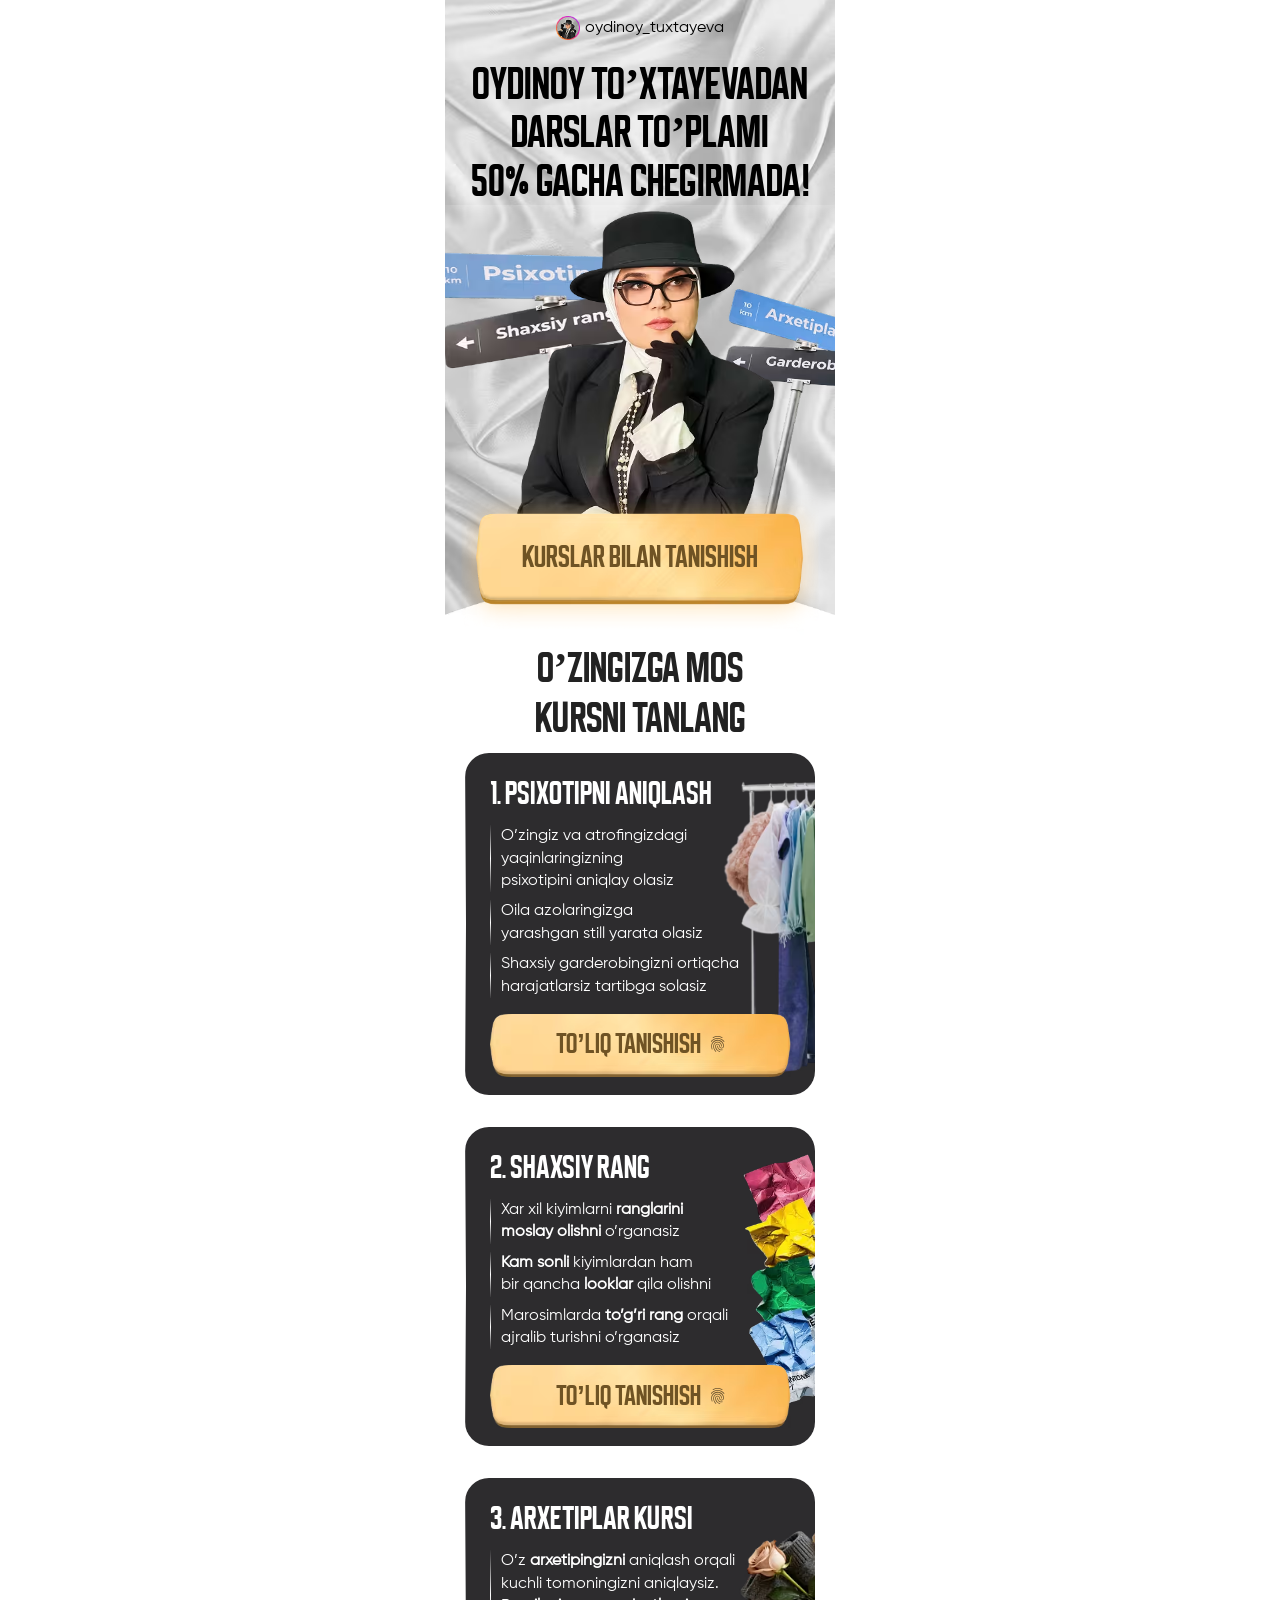
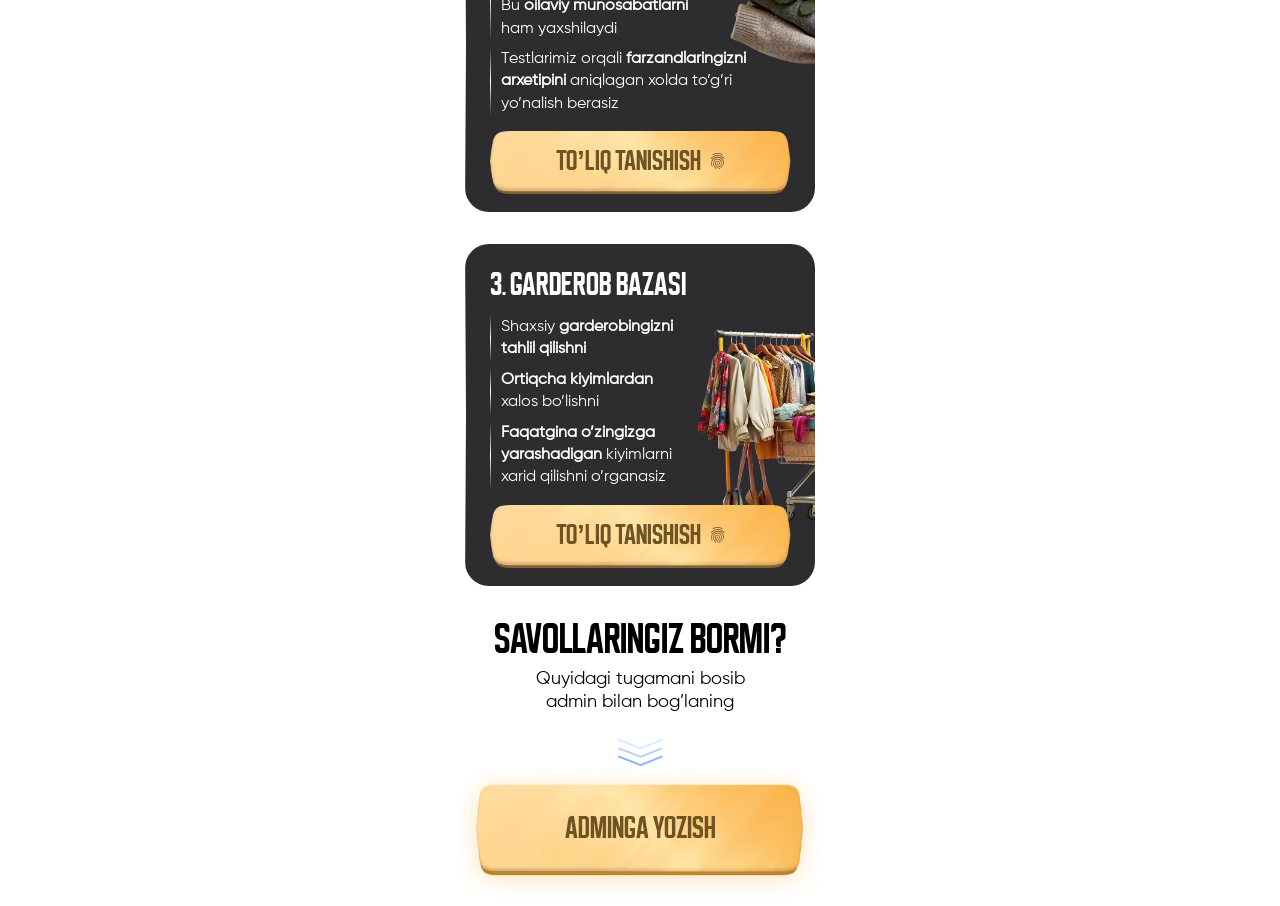
==== a/index.html @ 510becfc "first commit" ====
<!DOCTYPE html>
<html lang="en">
<head>
  <meta charset="UTF-8">
  <meta name="viewport" content="width=device-width, initial-scale=1.0">
  <title>Oydinoy Toxtayeva</title>
  <style>
    *{margin:0;padding:0;box-sizing:border-box}.container{max-width:390px;margin-left:auto;margin-right:auto}.hero{padding-bottom:40px;position:relative}.hero__img{height:auto;position:absolute;top:19%;left:50%;transform:translate(-50%,-20%);z-index:1;max-width:390px;width:100%}.hero__top{padding-top:16px;max-width:168px;width:100%;margin-left:auto;margin-right:auto;display:flex;align-items:center;gap:5px;margin-bottom:20px;position:relative;z-index:11}.hero__top__text{font-family:Gilroy;font-size:16px;line-height:100%;text-align:center;color:#fff;color:#000}.hero__title{font-family:BuyanBold;font-size:clamp(36px, 11vw, 44px);line-height:110.00000000000001%;text-align:center;text-transform:uppercase;background-color:#000 linear;box-shadow:0 4px 10px 0 #FFF3;margin-bottom:4px;position:relative;z-index:11}.hero__inner{position:relative;z-index:11}.hero__inner__row{position:relative;display:flex;justify-content:center;width:100%;overflow:hidden}.left__img{position:absolute;left:-1px;top:-10px;z-index:3}.logo{position:relative;z-index:11;display:flex;margin-left:auto;margin-right:auto;height:auto;width:clamp(256px, 80vw, 296px);transform:translateX(10px)}.right__img{position:absolute;top:50px;right:-33px}.hero__btn{position:absolute;left:50%;bottom:-50px;z-index:11;width:357px;max-width:calc(100vw - 32px);transform:translateX(-50%)}.btn{position:absolute;top:48%;left:50%;z-index:2;width:84%;border:0;background:#fff0;transform:translate(-50%,-56%);font-family:BuyanBold,sans-serif;font-size:clamp(24px, 7vw, 30px);font-weight:700;line-height:1;text-align:center;text-transform:uppercase;color:#6f5324;cursor:pointer}.btn__img{display:block;width:100%;height:auto}.choose{position:relative;padding-top:18px;padding-bottom:40px;padding-left:10px;padding-right:10px}.choose__img{height:auto;position:absolute;top:3%;left:50%;z-index:4;transform:translate(-50%,-20%);max-width:390px;width:100%}.choose__title{font-family:BuyanBold;font-size:clamp(32px, 10vw, 42px);line-height:120%;text-align:center;text-transform:uppercase;color:#222;position:relative;z-index:11}.choose__inner{margin-top:10px;display:flex;align-items:center;flex-direction:column;gap:32px;position:relative;z-index:11}.choose__inner__row{background-color:#2D2C2E;max-width:350px;width:100%;border-left:1px solid;border-image-source:linear-gradient(180deg,#fff0 0%,#FFFFFF 50%,#fff0 100%);border-image-slice:1;padding:24px 0 18px 24px;border-radius:24px;overflow:hidden;margin-left:auto;margin-right:auto}.choose__inner__row__title{font-family:BuyanBold,sans-serif;font-weight:700;font-size:clamp(23px, 10vw, 32px);line-height:100%;text-transform:uppercase;margin-bottom:16px;color:#fff;position:relative}.choose__inner__row__wrapper{display:flex;align-items:center;position:relative}.choose__inner__row__col{display:flex;align-items:start;flex-direction:column;gap:8px}.choose__inner__row__col__text{font-family:'Gilroy',sans-serif;font-size:clamp(13px, 6vw, 16px);line-height:140%;color:#fff;padding-left:10px;border-left:1px solid;border-image-source:linear-gradient(180deg,#fff0 0%,#FFFFFF 50%,#fff0 100%);border-image-slice:1;position:relative;z-index:11}.choose__inner__row__img{height:auto;max-width:315px;width:100%;right:-180px;position:absolute;bottom:-150px}.choose__inner__row__img__2{height:auto;max-width:80px;width:100%;right:-2px;position:absolute;bottom:-80px}.choose__inner__row__img__3{height:auto;max-width:143px;width:100%;right:-20px;position:absolute;bottom:-60px}.choose__inner__row__img__4{height:auto;max-width:143px;width:100%;right:-10px;position:absolute;bottom:-40px}.choose__inner__row__btn{font-family:BuyanBold,sans-serif;font-weight:700;font-size:28px;line-height:100%;margin-top:16px;max-width:300px;width:100%;position:relative;z-index:11;padding:15px 0;border-radius:50px;border:none;background:linear-gradient(270deg,#FFDF67 0%,#FFE7AB 48.56%,#FFDF67 100%);box-shadow:0 2px 0 0 #D6B949;color:#765A31}.choose__wrap{position:relative;z-index:11;width:min(301px, 100%);height:63px;margin-top:16px}.choose__wrap .choose__inner__row__btn{position:absolute;top:48%;left:50%;z-index:2;display:flex;align-items:center;justify-content:center;gap:10px;width:82%;max-width:none;margin-top:0;padding:0;border:0;background:#fff0;box-shadow:none;transform:translate(-50%,-50%);color:#6f5324;white-space:nowrap}.choose__wrap .submit__img{flex:0 0 auto;width:14px;height:16px}.btn__img__1{position:absolute;inset:0;z-index:1;display:block;width:100%;height:100%;object-fit:fill;pointer-events:none}.hero__bottom__inner{margin-top:32px;display:flex;align-items:center;flex-direction:column}.hero__bottom__inner__title{font-family:BuyanBold,sans-serif;font-weight:700;font-size:42px;line-height:100%;text-align:center;text-transform:uppercase;margin-bottom:8px}.hero__bottom__inner__text{font-family:Gilroy;font-weight:400;font-size:18px;line-height:130%;text-align:center;margin-bottom:24px}.arrow{margin-bottom:50px}
  </style>
  <link rel="stylesheet" href="./css/main.css" media="print" onload="this.media='all'" />
  <noscript>
    <link rel="stylesheet" href="./css/main.css" />
  </noscript>
</head>
<body>

  <section class="hero">
    <img src="./images/hero__img.avif" width="390" height="628" loading="lazy" decoding="async" class="hero__img" alt="heroImg">
    <div class="hero__container container">
      <div class="hero__top">
        <img src="./images/header__logo.png" width="24" height="24" loading="lazy" decoding="async" alt="headerLogo">
        <p class="hero__top__text">oydinoy_tuxtayeva</p>
      </div>
      <h2 class="hero__title">Oydinoy to’xtayevadan
      darslar to’plami <br>
      50% gacha chegirmada!</h2>
      <div class="hero__inner">
        <div class="hero__inner__row">
          <img src="./images/left__img.avif" width="290" height="391" loading="lazy" decoding="async" alt="leftImg" class="left__img">
          <img src="./images/logo.avif" width="296" height="375" loading="lazy" decoding="async" alt="logo" class="logo">
          <img src="./images/right__img.avif" width="210" height="316" loading="lazy" decoding="async" alt="leftImg" class="right__img">
        </div>
        <div class="hero__btn">
          <button class="btn registerBtn">kurslar bilan tanishish</button>
          <img src="./images/btn.avif" width="357" height="98" loading="lazy" decoding="async" alt="btn" class="btn__img">
        </div>
      </div>
    </div>
  </section>

  <section class="choose">
    <img src="./images/choose__img.avif" width="391" height="536" loading="lazy" decoding="async" alt="ChooseImg" class="choose__img">
    <div class="choose__container container">
      <h2 class="choose__title">
        O’zingizga mos <br> kursni tanlang
      </h2>
      <div class="choose__inner">
        <div class="choose__inner__row">
          <h2 class="choose__inner__row__title">
            1. Psixotipni aniqlash
          </h2>
          <div class="choose__inner__row__wrapper">
            <div class="choose__inner__row__col">
              <p class="choose__inner__row__col__text">O’zingiz va atrofingizdagi <br> yaqinlaringizning <br>
                psixotipini aniqlay olasiz</p>
              <p class="choose__inner__row__col__text">Oila azolaringizga <br> yarashgan still yarata olasiz</p>
              <p class="choose__inner__row__col__text">Shaxsiy garderobingizni ortiqcha <br> harajatlarsiz tartibga
                solasiz</p>
            </div>
            <img src="./images/choose__img__1.avif" width="200" height="200" loading="lazy" decoding="async"
              alt="ChooseImg" class="choose__inner__row__img">
          </div>
          <div class="choose__wrap">
            <button class="choose__inner__row__btn registerBtn" type="button">to’liq tanishish <img src="./images/submit.svg" width="14" height="16" loading="lazy" decoding="async" alt="submit" class="submit__img"></button>
            <img src="./images/btn__1.avif" width="301" height="63" loading="lazy" decoding="async" class="btn__img__1"
             alt="">
          </div>
        </div>
        <div class="choose__inner__row">
          <h2 class="choose__inner__row__title">
            2. Shaxsiy rang
          </h2>
          <div class="choose__inner__row__wrapper">
            <div class="choose__inner__row__col">
              <p class="choose__inner__row__col__text">Xar xil kiyimlarni <b>ranglarini <br> moslay olishni</b>
                o’rganasiz</p>
              <p class="choose__inner__row__col__text"><b>Kam sonli</b> kiyimlardan ham <br> bir qancha <b>looklar</b>
                qila olishni</p>
              <p class="choose__inner__row__col__text">Marosimlarda <b>to’g’ri rang</b> orqali <br> ajralib turishni
                o’rganasiz</p>
            </div>
            <img src="./images/choose__img__2.avif" width="60" height="119" loading="lazy" decoding="async"
              alt="ChooseImg" class="choose__inner__row__img__2">
          </div>
          <div class="choose__wrap">
            <button class="choose__inner__row__btn registerBtn" type="button">to’liq tanishish <img src="./images/submit.svg"
                width="14" height="16" loading="lazy" decoding="async" alt="submit" class="submit__img"></button>
            <img src="./images/btn__1.avif" width="301" height="63" loading="lazy" decoding="async" class="btn__img__1" alt="">
          </div>
        </div>
        <div class="choose__inner__row">
          <h2 class="choose__inner__row__title">
            3. Arxetiplar kursi
          </h2>
          <div class="choose__inner__row__wrapper">
            <div class="choose__inner__row__col">
              <p class="choose__inner__row__col__text">O’z <b>arxetipingizni</b> aniqlash orqali <br> kuchli
                tomoningizni aniqlaysiz. <br> Bu <b>oilaviy munosabatlarni</b> <br> ham yaxshilaydi</p>
              <p class="choose__inner__row__col__text">Testlarimiz orqali <b>farzandlaringizni <br> arxetipini</b>
                aniqlagan xolda to’g’ri <br> yo’nalish berasiz</p>
            </div>
            <img src="./images/choose__img__3.avif" width="143" height="193" loading="lazy" decoding="async"
              alt="ChooseImg" class="choose__inner__row__img__3">
          </div>
          <div class="choose__wrap">
            <button class="choose__inner__row__btn registerBtn" type="button">to’liq tanishish <img src="./images/submit.svg"
                width="14" height="16" loading="lazy" decoding="async" alt="submit" class="submit__img"></button>
            <img src="./images/btn__1.avif" width="301" height="63" loading="lazy" decoding="async" class="btn__img__1" alt="">
          </div>
        </div>
        <div class="choose__inner__row">
          <h2 class="choose__inner__row__title">
            3. Garderob bazasi
          </h2>
          <div class="choose__inner__row__wrapper">
            <div class="choose__inner__row__col">
              <p class="choose__inner__row__col__text">Shaxsiy <b>garderobingizni <br> tahlil qilishni</b></p>
              <p class="choose__inner__row__col__text"><b>Ortiqcha kiyimlardan</b> <br> xalos bo’lishni</p>
              <p class="choose__inner__row__col__text"><b>Faqatgina o’zingizga <br> yarashadigan</b> kiyimlarni <br>
                xarid qilishni o’rganasiz</p>
            </div>
            <img src="./images/choose__img__4.avif" width="109" height="109" loading="lazy" decoding="async"
              alt="ChooseImg" class="choose__inner__row__img__4">
          </div>
          <div class="choose__wrap">
            <button class="choose__inner__row__btn registerBtn" type="button">to’liq tanishish <img src="./images/submit.svg"
                width="14" height="16" loading="lazy" decoding="async" alt="submit" class="submit__img"></button>
            <img src="./images/btn__1.avif" width="301" height="63" loading="lazy" decoding="async" class="btn__img__1" alt="">
          </div>
        </div>
      </div>
      <div class="hero__bottom__inner">
        <h2 class="hero__bottom__inner__title">savollaringiz bormi?</h2>
        <p class="hero__bottom__inner__text">Quyidagi tugamani bosib <br> admin bilan bog’laning</p>
        <img src="./images/arrow.svg" width="47" height="27" loading="lazy" decoding="async" alt="arrow" class="arrow">
        <div class="hero__btn">
          <button class="btn registerBtn" type="button">Adminga yozish</button>
          <img src="./images/btn.avif" width="343" height="120" loading="lazy" decoding="async" alt="btn"
            class="btn__img">
        </div>
      </div>
    </div>
  </section>
  
  <div id="registrationModal" class="homeModal" style="display: none">
    <div class="homeModalOverlay"></div>
    <div class="homeFormContainer">
      <button class="closeButton" id="closeModalBtn">
        <svg xmlns="http://www.w3.org/2000/svg" width="16" height="16" viewBox="0 0 12 12" fill="none">
          <path d="M1 11L11 1M1 1.00001L11 11" stroke="currentColor" stroke-width="1.5" stroke-linecap="round" />
        </svg>
      </button>
      <div class="homeFormTop">
        <h1 class="homeFormTopTitle">
          Ro'yxatdan o'tish uchun <br> ma'lumotlaringizni kiriting!
        </h1>
      </div>
      <form id="registrationForm" name="contact-form">
        <div class="HomeFormRow">
          <label class="HomeFormRowLabel" for="name">Ismingiz:</label>
          <input class="HomeFormRowInput" type="text" id="name" name="name" placeholder="Ismingizni kiriting"
            autocomplete="name" />
          <p class="homeFormErrorText" id="nameError" style="display: none">❌ Ismingizni kiriting!</p>
        </div>
  
        <div class="HomeFormRow">
          <label class="HomeFormRowLabel" for="phone">Telefon raqamingiz:</label>
          <div class="phone-input-container">
            <button type="button" class="selected-country" id="selectedCountry">
              <div id="selectedCountryFlag" style="display: flex; align-items: center;"></div>
              <svg id="dropdownIcon" xmlns="http://www.w3.org/2000/svg" width="16" height="16" viewBox="0 0 24 24"
                fill="none" stroke="currentColor" stroke-width="2" stroke-linecap="round" stroke-linejoin="round">
                <polyline points="6 9 12 15 18 9"></polyline>
              </svg>
              <span class="selected-code" id="selectedCountryCodeText">+998</span>
            </button>
            <div class="country-dropdown" id="countryDropdown" style="display:none"></div>
            <div class="phone-field" style="flex: 1;">
              <input class="HomeFormRowInput phone-input" type="tel" id="phone" name="phone" inputmode="numeric"
                placeholder="88 888 88 88" autocomplete="tel"
                style="border: none; background-color: transparent; padding-left: 5px; width: 100%;" />
            </div>
          </div>
          <p class="homeFormErrorText" id="phoneError" style="display:none">❌ Telefon raqam mos emas!</p>
        </div>
  
        <button type="submit" class="HomeFormBtn" id="submitBtn">DAVOM ETISH</button>
      </form>
    </div>
  </div>
  
  <script defer src="/js/phoneFormatter.js"></script>
  <script defer src="/js/app.js"></script>
  
</body>
</html>
---- a/css/main.css ----
@font-face {
  font-family: BuyanRegular;
  src: url(../fonts/BuyanRegular-PKZRE.woff2);
  font-display: swap;
}

@font-face {
  font-family: BuyanBold;
  src: url(../fonts/BuyanBold-d95e7.woff2);
  font-display: swap;
}

@font-face {
  font-family: Italiano;
  src: url(../fonts/Italianno-Regular.woff2);
  font-display: swap;
}

@font-face {
  font-family: Gilroy;
  src: url(../fonts/Gilroy-Regular.woff2);
  font-display: swap;
}


.homeModal,.homeModalOverlay{position:fixed;top:0;height:100vh;width:100%;left:0}.homeModal{z-index:30;justify-content:center;align-items:center;display:flex}.homeModalOverlay{background-color:rgb(0 0 0 / .3);backdrop-filter:blur(5px)}.homeFormContainer{position:fixed;z-index:30;background-color:#fff;color:#000;border-radius:8px;padding:20px 40px 40px;width:100%;max-width:520px;box-shadow:0 4px 12px rgb(0 0 0 / .1);margin:0 20px;top:50%;left:50%;transform:translate(-50%,-50%)}.homeFormTop{display:flex;justify-content:space-between}.homeFormTopTitle{font-family:Inter,sans-serif;font-size:clamp(21px, 6.6vw, 24px);margin:0 0 20px;color:#000;font-weight:600;text-align:center;margin-left:auto;margin-right:auto}.closeButton{background:0 0;border:none;cursor:pointer;padding:4px;justify-content:center;align-items:center;display:flex;position:absolute;top:20px;right:20px;color:#000}.homeFormErrorText{color:#e53e3e;margin-bottom:12px;font-size:14px;font-family:system-ui,-apple-system,sans-serif;padding-top:5px;padding-bottom:5px}.HomeFormRowInput,.HomeFormRowLabel{font-family:system-ui,-apple-system,sans-serif;font-size:18px}.HomeFormRow{margin-bottom:20px}.HomeFormRowLabel{display:block;margin-bottom:6px;color:#000}.HomeFormRowInput{width:100%;padding:10px 16px;border:1px solid #c9c9c9;min-height:48px;background-color:#f3f7f8;border-radius:6px;font-weight:400;outline:0;height:50px;transition:border-color .2s}.HomeFormRowInput:focus{border-color:#FB0}.HomeFormRowInput::placeholder{color:#aaa}.HomeFormBtn{font-family:sans-serif;height:60px;width:100%;cursor:pointer;border-radius:10px;background:#FB0;transition:.3s;font-weight:700;font-size:28px;color:#fff;text-transform:uppercase;border:none;position:relative;display:flex;align-items:center;justify-content:center}.phone-input-container{display:flex;align-items:center;position:relative;border:1px solid #c9c9c9;background-color:#fff0;border-radius:6px}.selected-code{display:flex;margin-left:10px}.selected-country{display:flex;align-items:center;padding:10px;padding-right:0;border-radius:6px;cursor:pointer;min-height:50px;font-family:sans-serif;font-size:18px;font-weight:400;min-width:max-content;border:none;background-color:#fff0}.country-dropdown{position:absolute;top:110%;left:0;width:100%;background-color:#fff;border:1px solid #c9c9c9;border-radius:6px;box-shadow:0 4px 12px rgb(0 0 0 / .1);z-index:40;max-height:200px;overflow-y:auto}.country-option{display:flex;justify-content:space-between;align-items:center;padding:10px;cursor:pointer}.country-option:hover{background-color:#f3f7f8}.country-option.selected{background-color:#e6f0fa}@media screen and (max-width:768px){.homeFormContainer{max-width:100%;padding:80px 20px 20px;margin:0;border-radius:6px;height:100vh}.homeFormTopTitle{text-align:center;max-width:408px;margin-left:auto;margin-right:auto;font-weight:700;margin-bottom:15px}.homeFormTop{flex-direction:column;align-items:flex-start}.closeButton{width:100%;height:50px;background-color:#000;color:#fff;padding-right:20px;top:0;left:0;justify-content:end}.homeFormErrorText{font-size:12px;margin-bottom:8px}.HomeFormRowLabel{margin-bottom:6px}.HomeFormRowInput{padding:0 12px;min-height:40px;background-color:#fff0}.HomeFormRowInput::placeholder{color:#a3a3a3}.HomeFormBtn{font-size:18px;font-weight:700;margin-top:24px}}@media screen and (max-width:480px){.homeFormContainer{max-width:100%;padding:80px 20px 20px;margin:0;border-radius:6px;height:100vh}.homeFormTopTitle{text-align:center;margin:0 auto 15px}.homeFormErrorText{font-size:12px;margin-bottom:8px}.HomeFormRowLabel{margin-bottom:6px}.HomeFormRowInput{padding:0 12px;min-height:40px;background-color:#fff0;border-radius:10px}.HomeFormRowInput::placeholder{color:#a3a3a3}.HomeFormBtn{font-size:16px;padding:10px 0;margin-top:24px;height:50px}}.homeModal,.homeModalOverlay{position:fixed;top:0;height:100vh;width:100%;left:0}.homeModal{z-index:30;justify-content:center;align-items:center;display:flex}.homeModalOverlay{background-color:rgb(0 0 0 /.3);backdrop-filter:blur(5px)}.homeFormContainer{position:relative;z-index:30;background-color:#fff;color:#000;border-radius:8px;padding:20px 40px 40px;width:100%;max-width:520px;box-shadow:0 4px 12px rgb(0 0 0 / .1);margin:0 20px;position:fixed;top:50%;left:50%;transform:translate(-50%,-50%)}.homeFormTop{display:flex;justify-content:space-between}.homeFormTopTitle{font-family:Inter,sans-serif;font-size:clamp(21px, 6.6vw, 24px);margin:0 0 20px;color:#000;font-weight:600;text-align:center;margin-left:auto;margin-right:auto}.closeButton{background:0 0;border:none;cursor:pointer;padding:4px;justify-content:center;align-items:center;display:flex;position:absolute;top:20px;right:20px;color:#000}.homeFormErrorText{color:#e53e3e;margin-bottom:12px;font-size:14px;font-family:system-ui,-apple-system,BlinkMacSystemFont,"Segoe UI",sans-serif;padding-top:5px;padding-bottom:5px}.HomeFormRowInput,.HomeFormRowLabel{font-family:system-ui,-apple-system,BlinkMacSystemFont,"Segoe UI",sans-serif;font-size:18px}.HomeFormRow{margin-bottom:20px}.HomeFormRowLabel{display:block;margin-bottom:6px;color:#000}.HomeFormRowInput{width:100%;padding:10px 16px;border:1px solid #c9c9c9;min-height:48px;background-color:#f3f7f8;border-radius:6px;font-weight:400;outline:0;height:50px;transition:border-color 0.2s}.HomeFormRowInput:focus{border-color:#e71f1f}.HomeFormRowInput::placeholder{color:#aaa}.HomeFormBtn{font-family:sans-serif;height:60px;width:100%;cursor:pointer;border-radius:10px;background:linear-gradient(90deg,#FFDF67 0%,#FFE7AB 51.92%,#FFDF67 100%);transition:0.3s;font-weight:700;font-size:28px;color:#fff;text-transform:uppercase;border:none;position:relative;display:flex;align-items:center;justify-content:center}.phone-input-container{display:flex;align-items:center;position:relative;border:1px solid #c9c9c9;background-color:#fff0;border-radius:6px}.phone-input-container:focus{border-color:#e71f1f}.selected-code{display:flex;margin-left:10px}.country-selector{position:relative;margin-right:10px}.selected-country{display:flex;align-items:center;padding:10px;padding-right:0;border-radius:6px;cursor:pointer;min-height:50px;font-family:sans-serif!important;font-size:18px;font-weight:400!important;min-width:max-content;border:none;background-color:#fff0}.country-dropdown{position:absolute;top:110%;left:0;width:100%;background-color:#fff;border:1px solid #c9c9c9;border-radius:6px;box-shadow:0 4px 12px rgb(0 0 0 / .1);z-index:40;max-height:200px;overflow-y:auto;font-family:sans-serif!important;font-weight:400!important}.country-option{display:flex;justify-content:space-between;align-items:center;padding:10px;cursor:pointer;font-family:sans-serif;font-weight:400!important}.country-option:hover{background-color:#f3f7f8}.country-option.selected{background-color:#e6f0fa}@media screen and (max-width:768px){.homeFormContainer{max-width:100%;padding:80px 20px 20px;margin:0;border-radius:6px;height:100vh}.homeFormTopTitle{text-align:center;max-width:408px;margin-left:auto;margin-right:auto;font-weight:700;margin-bottom:15px}.homeFormTop{flex-direction:column;align-items:flex-start}.closeButton{width:100%;height:50px;background-color:#000;color:#fff;padding-right:20px;top:0;left:0;justify-content:end}.homeFormErrorText{font-size:12px;margin-bottom:8px}.HomeFormRowLabel{margin-bottom:6px}.HomeFormRowInput{padding:0 12px;min-height:40px;background-color:#fff0}.HomeFormRowInput::placeholder{color:#a3a3a3}.HomeFormBtn{font-size:18px;font-weight:700;margin-top:24px}}@media screen and (max-width:480px){.homeFormContainer{max-width:100%;padding:80px 20px 20px;margin:0;border-radius:6px;height:100vh}.homeFormTopTitle{text-align:center;margin:0 auto 15px}.homeFormErrorText{font-size:12px;margin-bottom:8px}.HomeFormRowLabel{margin-bottom:6px}.HomeFormRowInput{padding:0 12px;min-height:40px;background-color:#fff0;border-radius:10px}.HomeFormRowInput::placeholder{color:#a3a3a3}.HomeFormBtn{font-size:16px;padding:10px 0;margin-top:24px;height:50px}}
---- a/css/main.css ----
@font-face {
  font-family: BuyanRegular;
  src: url(../fonts/BuyanRegular-PKZRE.woff2);
  font-display: swap;
}

@font-face {
  font-family: BuyanBold;
  src: url(../fonts/BuyanBold-d95e7.woff2);
  font-display: swap;
}

@font-face {
  font-family: Italiano;
  src: url(../fonts/Italianno-Regular.woff2);
  font-display: swap;
}

@font-face {
  font-family: Gilroy;
  src: url(../fonts/Gilroy-Regular.woff2);
  font-display: swap;
}


.homeModal,.homeModalOverlay{position:fixed;top:0;height:100vh;width:100%;left:0}.homeModal{z-index:30;justify-content:center;align-items:center;display:flex}.homeModalOverlay{background-color:rgb(0 0 0 / .3);backdrop-filter:blur(5px)}.homeFormContainer{position:fixed;z-index:30;background-color:#fff;color:#000;border-radius:8px;padding:20px 40px 40px;width:100%;max-width:520px;box-shadow:0 4px 12px rgb(0 0 0 / .1);margin:0 20px;top:50%;left:50%;transform:translate(-50%,-50%)}.homeFormTop{display:flex;justify-content:space-between}.homeFormTopTitle{font-family:Inter,sans-serif;font-size:clamp(21px, 6.6vw, 24px);margin:0 0 20px;color:#000;font-weight:600;text-align:center;margin-left:auto;margin-right:auto}.closeButton{background:0 0;border:none;cursor:pointer;padding:4px;justify-content:center;align-items:center;display:flex;position:absolute;top:20px;right:20px;color:#000}.homeFormErrorText{color:#e53e3e;margin-bottom:12px;font-size:14px;font-family:system-ui,-apple-system,sans-serif;padding-top:5px;padding-bottom:5px}.HomeFormRowInput,.HomeFormRowLabel{font-family:system-ui,-apple-system,sans-serif;font-size:18px}.HomeFormRow{margin-bottom:20px}.HomeFormRowLabel{display:block;margin-bottom:6px;color:#000}.HomeFormRowInput{width:100%;padding:10px 16px;border:1px solid #c9c9c9;min-height:48px;background-color:#f3f7f8;border-radius:6px;font-weight:400;outline:0;height:50px;transition:border-color .2s}.HomeFormRowInput:focus{border-color:#FB0}.HomeFormRowInput::placeholder{color:#aaa}.HomeFormBtn{font-family:sans-serif;height:60px;width:100%;cursor:pointer;border-radius:10px;background:#FB0;transition:.3s;font-weight:700;font-size:28px;color:#fff;text-transform:uppercase;border:none;position:relative;display:flex;align-items:center;justify-content:center}.phone-input-container{display:flex;align-items:center;position:relative;border:1px solid #c9c9c9;background-color:#fff0;border-radius:6px}.selected-code{display:flex;margin-left:10px}.selected-country{display:flex;align-items:center;padding:10px;padding-right:0;border-radius:6px;cursor:pointer;min-height:50px;font-family:sans-serif;font-size:18px;font-weight:400;min-width:max-content;border:none;background-color:#fff0}.country-dropdown{position:absolute;top:110%;left:0;width:100%;background-color:#fff;border:1px solid #c9c9c9;border-radius:6px;box-shadow:0 4px 12px rgb(0 0 0 / .1);z-index:40;max-height:200px;overflow-y:auto}.country-option{display:flex;justify-content:space-between;align-items:center;padding:10px;cursor:pointer}.country-option:hover{background-color:#f3f7f8}.country-option.selected{background-color:#e6f0fa}@media screen and (max-width:768px){.homeFormContainer{max-width:100%;padding:80px 20px 20px;margin:0;border-radius:6px;height:100vh}.homeFormTopTitle{text-align:center;max-width:408px;margin-left:auto;margin-right:auto;font-weight:700;margin-bottom:15px}.homeFormTop{flex-direction:column;align-items:flex-start}.closeButton{width:100%;height:50px;background-color:#000;color:#fff;padding-right:20px;top:0;left:0;justify-content:end}.homeFormErrorText{font-size:12px;margin-bottom:8px}.HomeFormRowLabel{margin-bottom:6px}.HomeFormRowInput{padding:0 12px;min-height:40px;background-color:#fff0}.HomeFormRowInput::placeholder{color:#a3a3a3}.HomeFormBtn{font-size:18px;font-weight:700;margin-top:24px}}@media screen and (max-width:480px){.homeFormContainer{max-width:100%;padding:80px 20px 20px;margin:0;border-radius:6px;height:100vh}.homeFormTopTitle{text-align:center;margin:0 auto 15px}.homeFormErrorText{font-size:12px;margin-bottom:8px}.HomeFormRowLabel{margin-bottom:6px}.HomeFormRowInput{padding:0 12px;min-height:40px;background-color:#fff0;border-radius:10px}.HomeFormRowInput::placeholder{color:#a3a3a3}.HomeFormBtn{font-size:16px;padding:10px 0;margin-top:24px;height:50px}}.homeModal,.homeModalOverlay{position:fixed;top:0;height:100vh;width:100%;left:0}.homeModal{z-index:30;justify-content:center;align-items:center;display:flex}.homeModalOverlay{background-color:rgb(0 0 0 /.3);backdrop-filter:blur(5px)}.homeFormContainer{position:relative;z-index:30;background-color:#fff;color:#000;border-radius:8px;padding:20px 40px 40px;width:100%;max-width:520px;box-shadow:0 4px 12px rgb(0 0 0 / .1);margin:0 20px;position:fixed;top:50%;left:50%;transform:translate(-50%,-50%)}.homeFormTop{display:flex;justify-content:space-between}.homeFormTopTitle{font-family:Inter,sans-serif;font-size:clamp(21px, 6.6vw, 24px);margin:0 0 20px;color:#000;font-weight:600;text-align:center;margin-left:auto;margin-right:auto}.closeButton{background:0 0;border:none;cursor:pointer;padding:4px;justify-content:center;align-items:center;display:flex;position:absolute;top:20px;right:20px;color:#000}.homeFormErrorText{color:#e53e3e;margin-bottom:12px;font-size:14px;font-family:system-ui,-apple-system,BlinkMacSystemFont,"Segoe UI",sans-serif;padding-top:5px;padding-bottom:5px}.HomeFormRowInput,.HomeFormRowLabel{font-family:system-ui,-apple-system,BlinkMacSystemFont,"Segoe UI",sans-serif;font-size:18px}.HomeFormRow{margin-bottom:20px}.HomeFormRowLabel{display:block;margin-bottom:6px;color:#000}.HomeFormRowInput{width:100%;padding:10px 16px;border:1px solid #c9c9c9;min-height:48px;background-color:#f3f7f8;border-radius:6px;font-weight:400;outline:0;height:50px;transition:border-color 0.2s}.HomeFormRowInput:focus{border-color:#e71f1f}.HomeFormRowInput::placeholder{color:#aaa}.HomeFormBtn{font-family:sans-serif;height:60px;width:100%;cursor:pointer;border-radius:10px;background:linear-gradient(90deg,#FFDF67 0%,#FFE7AB 51.92%,#FFDF67 100%);transition:0.3s;font-weight:700;font-size:28px;color:#fff;text-transform:uppercase;border:none;position:relative;display:flex;align-items:center;justify-content:center}.phone-input-container{display:flex;align-items:center;position:relative;border:1px solid #c9c9c9;background-color:#fff0;border-radius:6px}.phone-input-container:focus{border-color:#e71f1f}.selected-code{display:flex;margin-left:10px}.country-selector{position:relative;margin-right:10px}.selected-country{display:flex;align-items:center;padding:10px;padding-right:0;border-radius:6px;cursor:pointer;min-height:50px;font-family:sans-serif!important;font-size:18px;font-weight:400!important;min-width:max-content;border:none;background-color:#fff0}.country-dropdown{position:absolute;top:110%;left:0;width:100%;background-color:#fff;border:1px solid #c9c9c9;border-radius:6px;box-shadow:0 4px 12px rgb(0 0 0 / .1);z-index:40;max-height:200px;overflow-y:auto;font-family:sans-serif!important;font-weight:400!important}.country-option{display:flex;justify-content:space-between;align-items:center;padding:10px;cursor:pointer;font-family:sans-serif;font-weight:400!important}.country-option:hover{background-color:#f3f7f8}.country-option.selected{background-color:#e6f0fa}@media screen and (max-width:768px){.homeFormContainer{max-width:100%;padding:80px 20px 20px;margin:0;border-radius:6px;height:100vh}.homeFormTopTitle{text-align:center;max-width:408px;margin-left:auto;margin-right:auto;font-weight:700;margin-bottom:15px}.homeFormTop{flex-direction:column;align-items:flex-start}.closeButton{width:100%;height:50px;background-color:#000;color:#fff;padding-right:20px;top:0;left:0;justify-content:end}.homeFormErrorText{font-size:12px;margin-bottom:8px}.HomeFormRowLabel{margin-bottom:6px}.HomeFormRowInput{padding:0 12px;min-height:40px;background-color:#fff0}.HomeFormRowInput::placeholder{color:#a3a3a3}.HomeFormBtn{font-size:18px;font-weight:700;margin-top:24px}}@media screen and (max-width:480px){.homeFormContainer{max-width:100%;padding:80px 20px 20px;margin:0;border-radius:6px;height:100vh}.homeFormTopTitle{text-align:center;margin:0 auto 15px}.homeFormErrorText{font-size:12px;margin-bottom:8px}.HomeFormRowLabel{margin-bottom:6px}.HomeFormRowInput{padding:0 12px;min-height:40px;background-color:#fff0;border-radius:10px}.HomeFormRowInput::placeholder{color:#a3a3a3}.HomeFormBtn{font-size:16px;padding:10px 0;margin-top:24px;height:50px}}
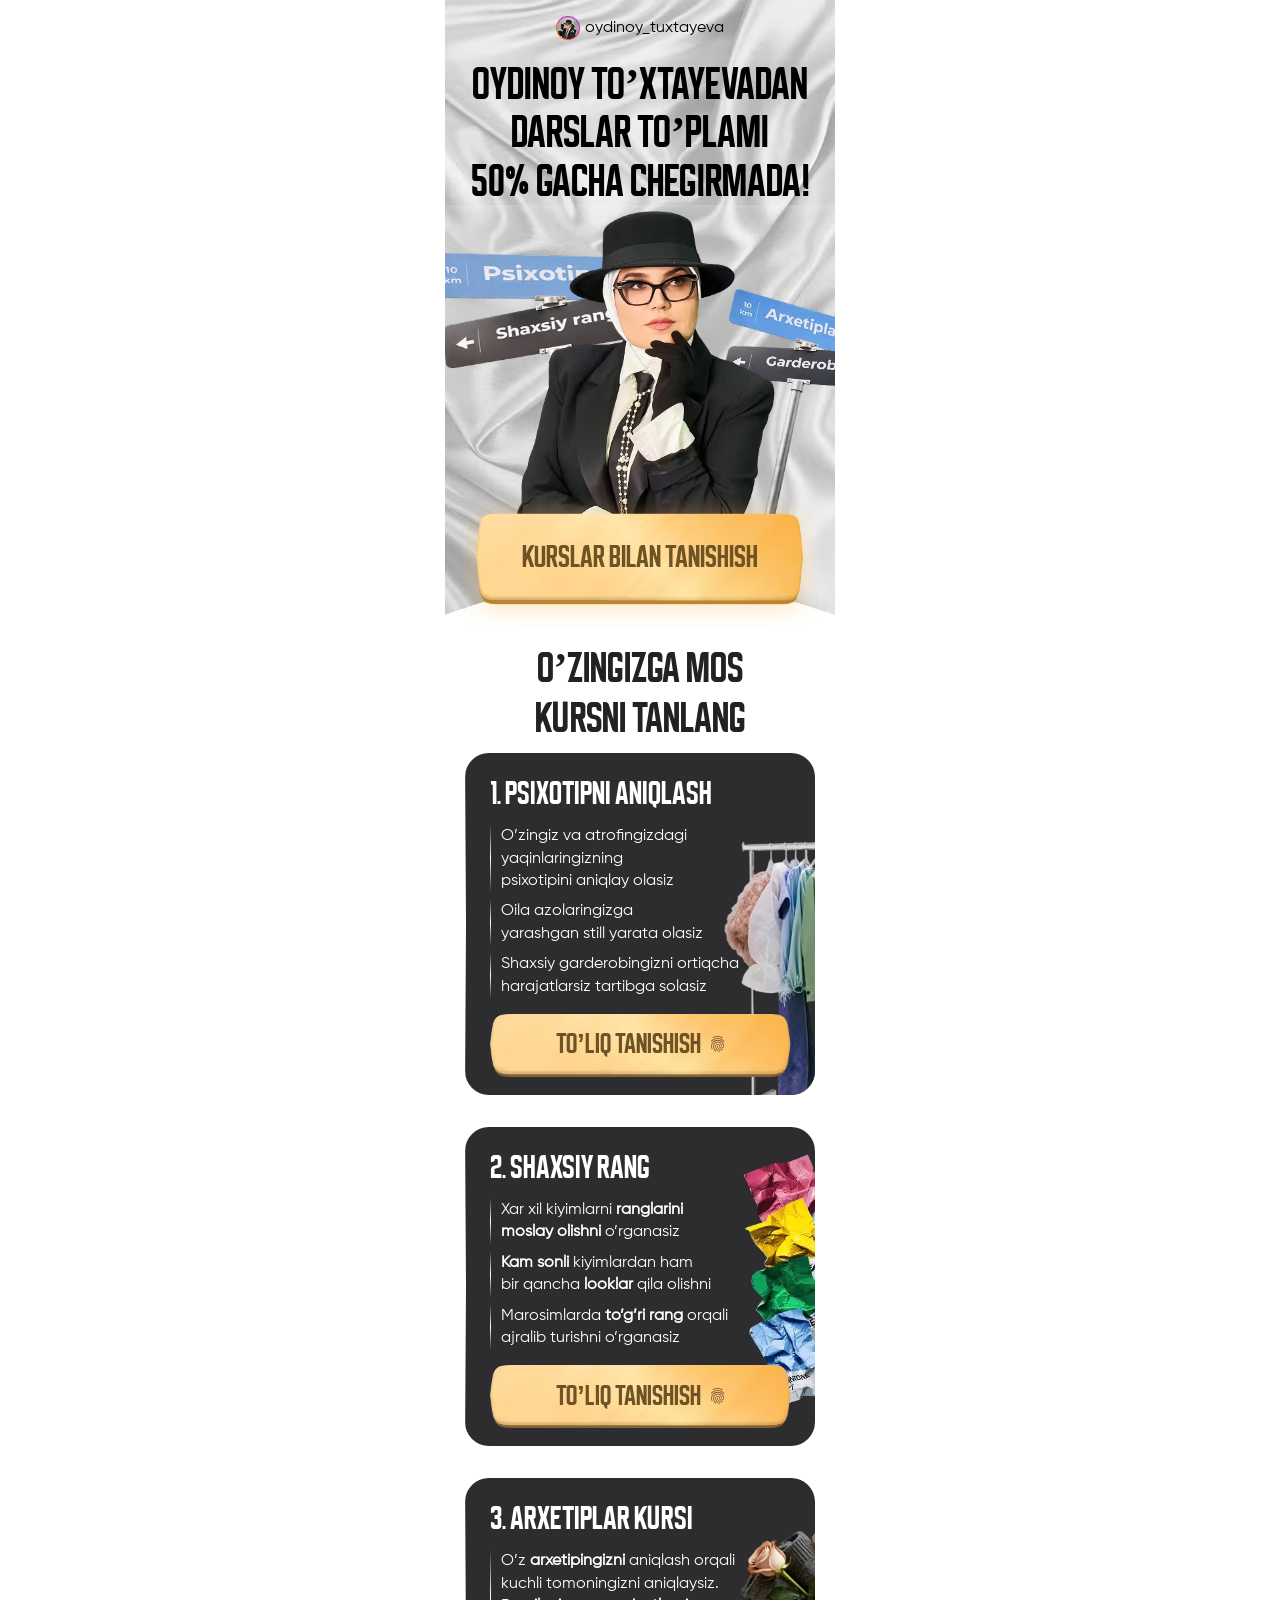
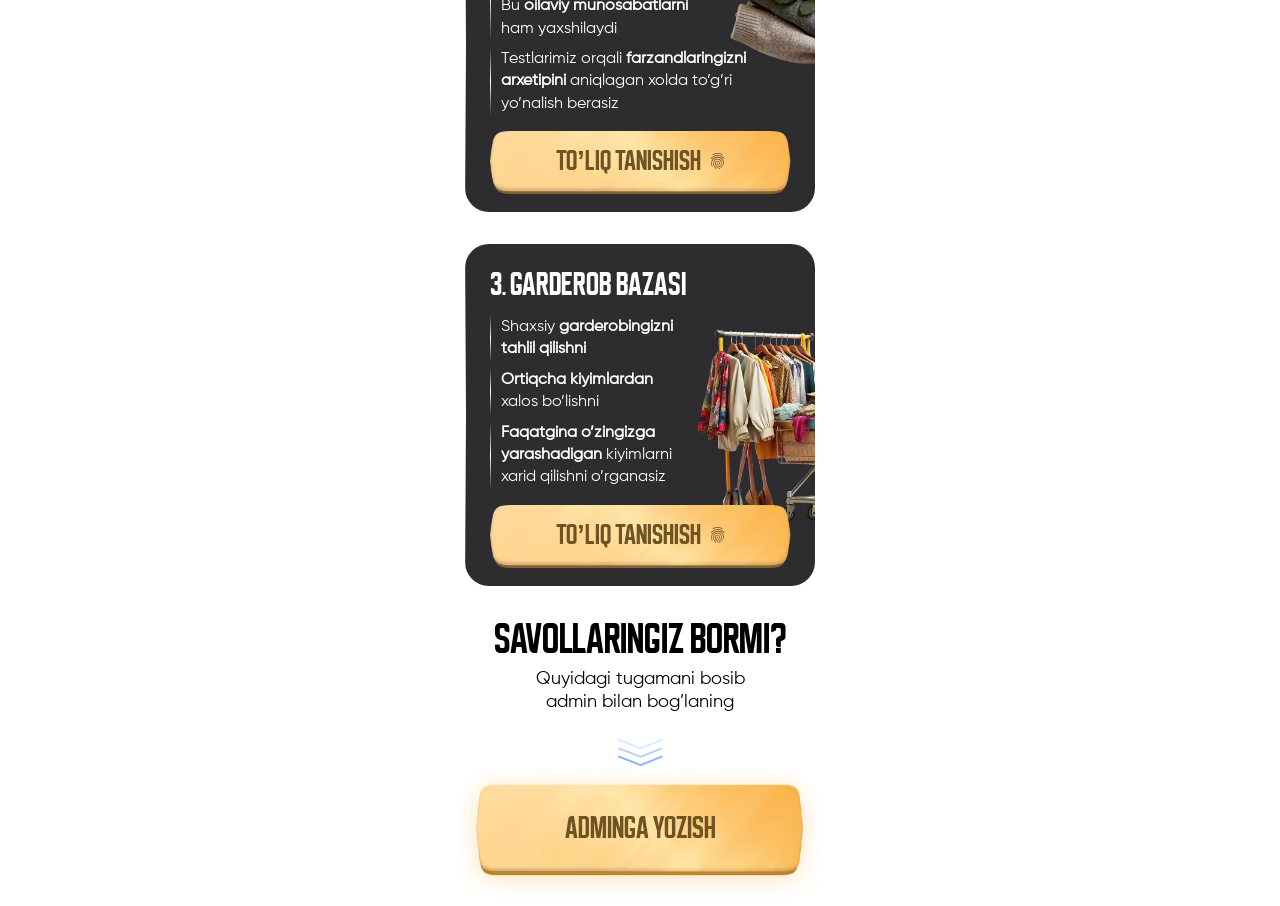
==== commit f8b737f4: "addd" ====
--- a/a/index.html
+++ b/a/index.html
@@ -1,5 +1,5 @@
 <!DOCTYPE html>
-<html lang="en">
+<html lang="uz">
 <head>
   <meta charset="UTF-8">
   <meta name="viewport" content="width=device-width, initial-scale=1.0">
@@ -15,131 +15,131 @@
 <body>
 
   <section class="hero">
-    <img src="./images/hero__img.avif" width="390" height="628" loading="lazy" decoding="async" class="hero__img" alt="heroImg">
-    <div class="hero__container container">
-      <div class="hero__top">
-        <img src="./images/header__logo.png" width="24" height="24" loading="lazy" decoding="async" alt="headerLogo">
-        <p class="hero__top__text">oydinoy_tuxtayeva</p>
-      </div>
-      <h2 class="hero__title">Oydinoy to’xtayevadan
-      darslar to’plami <br>
-      50% gacha chegirmada!</h2>
-      <div class="hero__inner">
-        <div class="hero__inner__row">
-          <img src="./images/left__img.avif" width="290" height="391" loading="lazy" decoding="async" alt="leftImg" class="left__img">
-          <img src="./images/logo.avif" width="296" height="375" loading="lazy" decoding="async" alt="logo" class="logo">
-          <img src="./images/right__img.avif" width="210" height="316" loading="lazy" decoding="async" alt="leftImg" class="right__img">
+      <img src="./images/hero__img.avif" width="390" height="628" loading="lazy" decoding="async" class="hero__img" alt="heroImg">
+      <div class="hero__container container">
+        <div class="hero__top">
+          <img src="./images/header__logo.png" width="24" height="24" loading="lazy" decoding="async" alt="headerLogo">
+          <p class="hero__top__text">oydinoy_tuxtayeva</p>
         </div>
-        <div class="hero__btn">
-          <button class="btn registerBtn">kurslar bilan tanishish</button>
-          <img src="./images/btn.avif" width="357" height="98" loading="lazy" decoding="async" alt="btn" class="btn__img">
-        </div>
-      </div>
-    </div>
-  </section>
-
-  <section class="choose">
-    <img src="./images/choose__img.avif" width="391" height="536" loading="lazy" decoding="async" alt="ChooseImg" class="choose__img">
-    <div class="choose__container container">
-      <h2 class="choose__title">
-        O’zingizga mos <br> kursni tanlang
-      </h2>
-      <div class="choose__inner">
-        <div class="choose__inner__row">
-          <h2 class="choose__inner__row__title">
-            1. Psixotipni aniqlash
-          </h2>
-          <div class="choose__inner__row__wrapper">
-            <div class="choose__inner__row__col">
-              <p class="choose__inner__row__col__text">O’zingiz va atrofingizdagi <br> yaqinlaringizning <br>
-                psixotipini aniqlay olasiz</p>
-              <p class="choose__inner__row__col__text">Oila azolaringizga <br> yarashgan still yarata olasiz</p>
-              <p class="choose__inner__row__col__text">Shaxsiy garderobingizni ortiqcha <br> harajatlarsiz tartibga
-                solasiz</p>
-            </div>
-            <img src="./images/choose__img__1.avif" width="200" height="200" loading="lazy" decoding="async"
-              alt="ChooseImg" class="choose__inner__row__img">
+        <h2 class="hero__title">Oydinoy to’xtayevadan
+        darslar to’plami <br>
+        50% gacha chegirmada!</h2>
+        <div class="hero__inner">
+          <div class="hero__inner__row">
+            <img src="./images/left__img.avif" width="290" height="391" loading="lazy" decoding="async" alt="leftImg" class="left__img">
+            <img src="./images/logo.avif" width="296" height="375" fetchpriority="high" decoding="async" alt="logo" class="logo">
+            <img src="./images/right__img.avif" width="210" height="316" loading="lazy" decoding="async" alt="leftImg" class="right__img">
           </div>
-          <div class="choose__wrap">
-            <button class="choose__inner__row__btn registerBtn" type="button">to’liq tanishish <img src="./images/submit.svg" width="14" height="16" loading="lazy" decoding="async" alt="submit" class="submit__img"></button>
-            <img src="./images/btn__1.avif" width="301" height="63" loading="lazy" decoding="async" class="btn__img__1"
-             alt="">
-          </div>
-        </div>
-        <div class="choose__inner__row">
-          <h2 class="choose__inner__row__title">
-            2. Shaxsiy rang
-          </h2>
-          <div class="choose__inner__row__wrapper">
-            <div class="choose__inner__row__col">
-              <p class="choose__inner__row__col__text">Xar xil kiyimlarni <b>ranglarini <br> moslay olishni</b>
-                o’rganasiz</p>
-              <p class="choose__inner__row__col__text"><b>Kam sonli</b> kiyimlardan ham <br> bir qancha <b>looklar</b>
-                qila olishni</p>
-              <p class="choose__inner__row__col__text">Marosimlarda <b>to’g’ri rang</b> orqali <br> ajralib turishni
-                o’rganasiz</p>
-            </div>
-            <img src="./images/choose__img__2.avif" width="60" height="119" loading="lazy" decoding="async"
-              alt="ChooseImg" class="choose__inner__row__img__2">
-          </div>
-          <div class="choose__wrap">
-            <button class="choose__inner__row__btn registerBtn" type="button">to’liq tanishish <img src="./images/submit.svg"
-                width="14" height="16" loading="lazy" decoding="async" alt="submit" class="submit__img"></button>
-            <img src="./images/btn__1.avif" width="301" height="63" loading="lazy" decoding="async" class="btn__img__1" alt="">
-          </div>
-        </div>
-        <div class="choose__inner__row">
-          <h2 class="choose__inner__row__title">
-            3. Arxetiplar kursi
-          </h2>
-          <div class="choose__inner__row__wrapper">
-            <div class="choose__inner__row__col">
-              <p class="choose__inner__row__col__text">O’z <b>arxetipingizni</b> aniqlash orqali <br> kuchli
-                tomoningizni aniqlaysiz. <br> Bu <b>oilaviy munosabatlarni</b> <br> ham yaxshilaydi</p>
-              <p class="choose__inner__row__col__text">Testlarimiz orqali <b>farzandlaringizni <br> arxetipini</b>
-                aniqlagan xolda to’g’ri <br> yo’nalish berasiz</p>
-            </div>
-            <img src="./images/choose__img__3.avif" width="143" height="193" loading="lazy" decoding="async"
-              alt="ChooseImg" class="choose__inner__row__img__3">
-          </div>
-          <div class="choose__wrap">
-            <button class="choose__inner__row__btn registerBtn" type="button">to’liq tanishish <img src="./images/submit.svg"
-                width="14" height="16" loading="lazy" decoding="async" alt="submit" class="submit__img"></button>
-            <img src="./images/btn__1.avif" width="301" height="63" loading="lazy" decoding="async" class="btn__img__1" alt="">
-          </div>
-        </div>
-        <div class="choose__inner__row">
-          <h2 class="choose__inner__row__title">
-            3. Garderob bazasi
-          </h2>
-          <div class="choose__inner__row__wrapper">
-            <div class="choose__inner__row__col">
-              <p class="choose__inner__row__col__text">Shaxsiy <b>garderobingizni <br> tahlil qilishni</b></p>
-              <p class="choose__inner__row__col__text"><b>Ortiqcha kiyimlardan</b> <br> xalos bo’lishni</p>
-              <p class="choose__inner__row__col__text"><b>Faqatgina o’zingizga <br> yarashadigan</b> kiyimlarni <br>
-                xarid qilishni o’rganasiz</p>
-            </div>
-            <img src="./images/choose__img__4.avif" width="109" height="109" loading="lazy" decoding="async"
-              alt="ChooseImg" class="choose__inner__row__img__4">
-          </div>
-          <div class="choose__wrap">
-            <button class="choose__inner__row__btn registerBtn" type="button">to’liq tanishish <img src="./images/submit.svg"
-                width="14" height="16" loading="lazy" decoding="async" alt="submit" class="submit__img"></button>
-            <img src="./images/btn__1.avif" width="301" height="63" loading="lazy" decoding="async" class="btn__img__1" alt="">
+          <div class="hero__btn">
+            <button class="btn registerBtn">kurslar bilan tanishish</button>
+            <img src="./images/btn.avif" width="357" height="98" loading="lazy" decoding="async" alt="btn" class="btn__img">
           </div>
         </div>
       </div>
-      <div class="hero__bottom__inner">
-        <h2 class="hero__bottom__inner__title">savollaringiz bormi?</h2>
-        <p class="hero__bottom__inner__text">Quyidagi tugamani bosib <br> admin bilan bog’laning</p>
-        <img src="./images/arrow.svg" width="47" height="27" loading="lazy" decoding="async" alt="arrow" class="arrow">
-        <div class="hero__btn">
-          <button class="btn registerBtn" type="button">Adminga yozish</button>
-          <img src="./images/btn.avif" width="343" height="120" loading="lazy" decoding="async" alt="btn"
-            class="btn__img">
+  </section>
+  
+  <section class="choose">
+      <img src="./images/choose__img.avif" width="391" height="536" loading="lazy" decoding="async" alt="ChooseImg" class="choose__img">
+      <div class="choose__container container">
+        <h2 class="choose__title">
+          O’zingizga mos <br> kursni tanlang
+        </h2>
+        <div class="choose__inner">
+          <div class="choose__inner__row">
+            <h2 class="choose__inner__row__title">
+              1. Psixotipni aniqlash
+            </h2>
+            <div class="choose__inner__row__wrapper">
+              <div class="choose__inner__row__col">
+                <p class="choose__inner__row__col__text">O’zingiz va atrofingizdagi <br> yaqinlaringizning <br>
+                  psixotipini aniqlay olasiz</p>
+                <p class="choose__inner__row__col__text">Oila azolaringizga <br> yarashgan still yarata olasiz</p>
+                <p class="choose__inner__row__col__text">Shaxsiy garderobingizni ortiqcha <br> harajatlarsiz tartibga
+                  solasiz</p>
+              </div>
+              <img src="./images/choose__img__1.avif" width="200" height="200" loading="lazy" decoding="async"
+                alt="ChooseImg" class="choose__inner__row__img">
+            </div>
+            <div class="choose__wrap">
+              <button class="choose__inner__row__btn registerBtn" type="button">to’liq tanishish <img src="./images/submit.svg" width="14" height="16" loading="lazy" decoding="async" alt="submit" class="submit__img"></button>
+              <img src="./images/btn__1.avif" width="301" height="63" loading="lazy" decoding="async" class="btn__img__1"
+               alt="">
+            </div>
+          </div>
+          <div class="choose__inner__row">
+            <h2 class="choose__inner__row__title">
+              2. Shaxsiy rang
+            </h2>
+            <div class="choose__inner__row__wrapper">
+              <div class="choose__inner__row__col">
+                <p class="choose__inner__row__col__text">Xar xil kiyimlarni <b>ranglarini <br> moslay olishni</b>
+                  o’rganasiz</p>
+                <p class="choose__inner__row__col__text"><b>Kam sonli</b> kiyimlardan ham <br> bir qancha <b>looklar</b>
+                  qila olishni</p>
+                <p class="choose__inner__row__col__text">Marosimlarda <b>to’g’ri rang</b> orqali <br> ajralib turishni
+                  o’rganasiz</p>
+              </div>
+              <img src="./images/choose__img__2.avif" width="60" height="119" loading="lazy" decoding="async"
+                alt="ChooseImg" class="choose__inner__row__img__2">
+            </div>
+            <div class="choose__wrap">
+              <button class="choose__inner__row__btn registerBtn" type="button">to’liq tanishish <img src="./images/submit.svg"
+                  width="14" height="16" loading="lazy" decoding="async" alt="submit" class="submit__img"></button>
+              <img src="./images/btn__1.avif" width="301" height="63" loading="lazy" decoding="async" class="btn__img__1" alt="">
+            </div>
+          </div>
+          <div class="choose__inner__row">
+            <h2 class="choose__inner__row__title">
+              3. Arxetiplar kursi
+            </h2>
+            <div class="choose__inner__row__wrapper">
+              <div class="choose__inner__row__col">
+                <p class="choose__inner__row__col__text">O’z <b>arxetipingizni</b> aniqlash orqali <br> kuchli
+                  tomoningizni aniqlaysiz. <br> Bu <b>oilaviy munosabatlarni</b> <br> ham yaxshilaydi</p>
+                <p class="choose__inner__row__col__text">Testlarimiz orqali <b>farzandlaringizni <br> arxetipini</b>
+                  aniqlagan xolda to’g’ri <br> yo’nalish berasiz</p>
+              </div>
+              <img src="./images/choose__img__3.avif" width="143" height="193" loading="lazy" decoding="async"
+                alt="ChooseImg" class="choose__inner__row__img__3">
+            </div>
+            <div class="choose__wrap">
+              <button class="choose__inner__row__btn registerBtn" type="button">to’liq tanishish <img src="./images/submit.svg"
+                  width="14" height="16" loading="lazy" decoding="async" alt="submit" class="submit__img"></button>
+              <img src="./images/btn__1.avif" width="301" height="63" loading="lazy" decoding="async" class="btn__img__1" alt="">
+            </div>
+          </div>
+          <div class="choose__inner__row">
+            <h2 class="choose__inner__row__title">
+              3. Garderob bazasi
+            </h2>
+            <div class="choose__inner__row__wrapper">
+              <div class="choose__inner__row__col">
+                <p class="choose__inner__row__col__text">Shaxsiy <b>garderobingizni <br> tahlil qilishni</b></p>
+                <p class="choose__inner__row__col__text"><b>Ortiqcha kiyimlardan</b> <br> xalos bo’lishni</p>
+                <p class="choose__inner__row__col__text"><b>Faqatgina o’zingizga <br> yarashadigan</b> kiyimlarni <br>
+                  xarid qilishni o’rganasiz</p>
+              </div>
+              <img src="./images/choose__img__4.avif" width="109" height="109" loading="lazy" decoding="async"
+                alt="ChooseImg" class="choose__inner__row__img__4">
+            </div>
+            <div class="choose__wrap">
+              <button class="choose__inner__row__btn registerBtn" type="button">to’liq tanishish <img src="./images/submit.svg"
+                  width="14" height="16" loading="lazy" decoding="async" alt="submit" class="submit__img"></button>
+              <img src="./images/btn__1.avif" width="301" height="63" loading="lazy" decoding="async" class="btn__img__1" alt="">
+            </div>
+          </div>
+        </div>
+        <div class="hero__bottom__inner">
+          <h2 class="hero__bottom__inner__title">savollaringiz bormi?</h2>
+          <p class="hero__bottom__inner__text">Quyidagi tugamani bosib <br> admin bilan bog’laning</p>
+          <img src="./images/arrow.svg" width="47" height="27" loading="lazy" decoding="async" alt="arrow" class="arrow">
+          <div class="hero__btn">
+            <button class="btn registerBtn" type="button">Adminga yozish</button>
+            <img src="./images/btn.avif" width="343" height="120" loading="lazy" decoding="async" alt="btn"
+              class="btn__img">
+          </div>
         </div>
       </div>
-    </div>
   </section>
   
   <div id="registrationModal" class="homeModal" style="display: none">
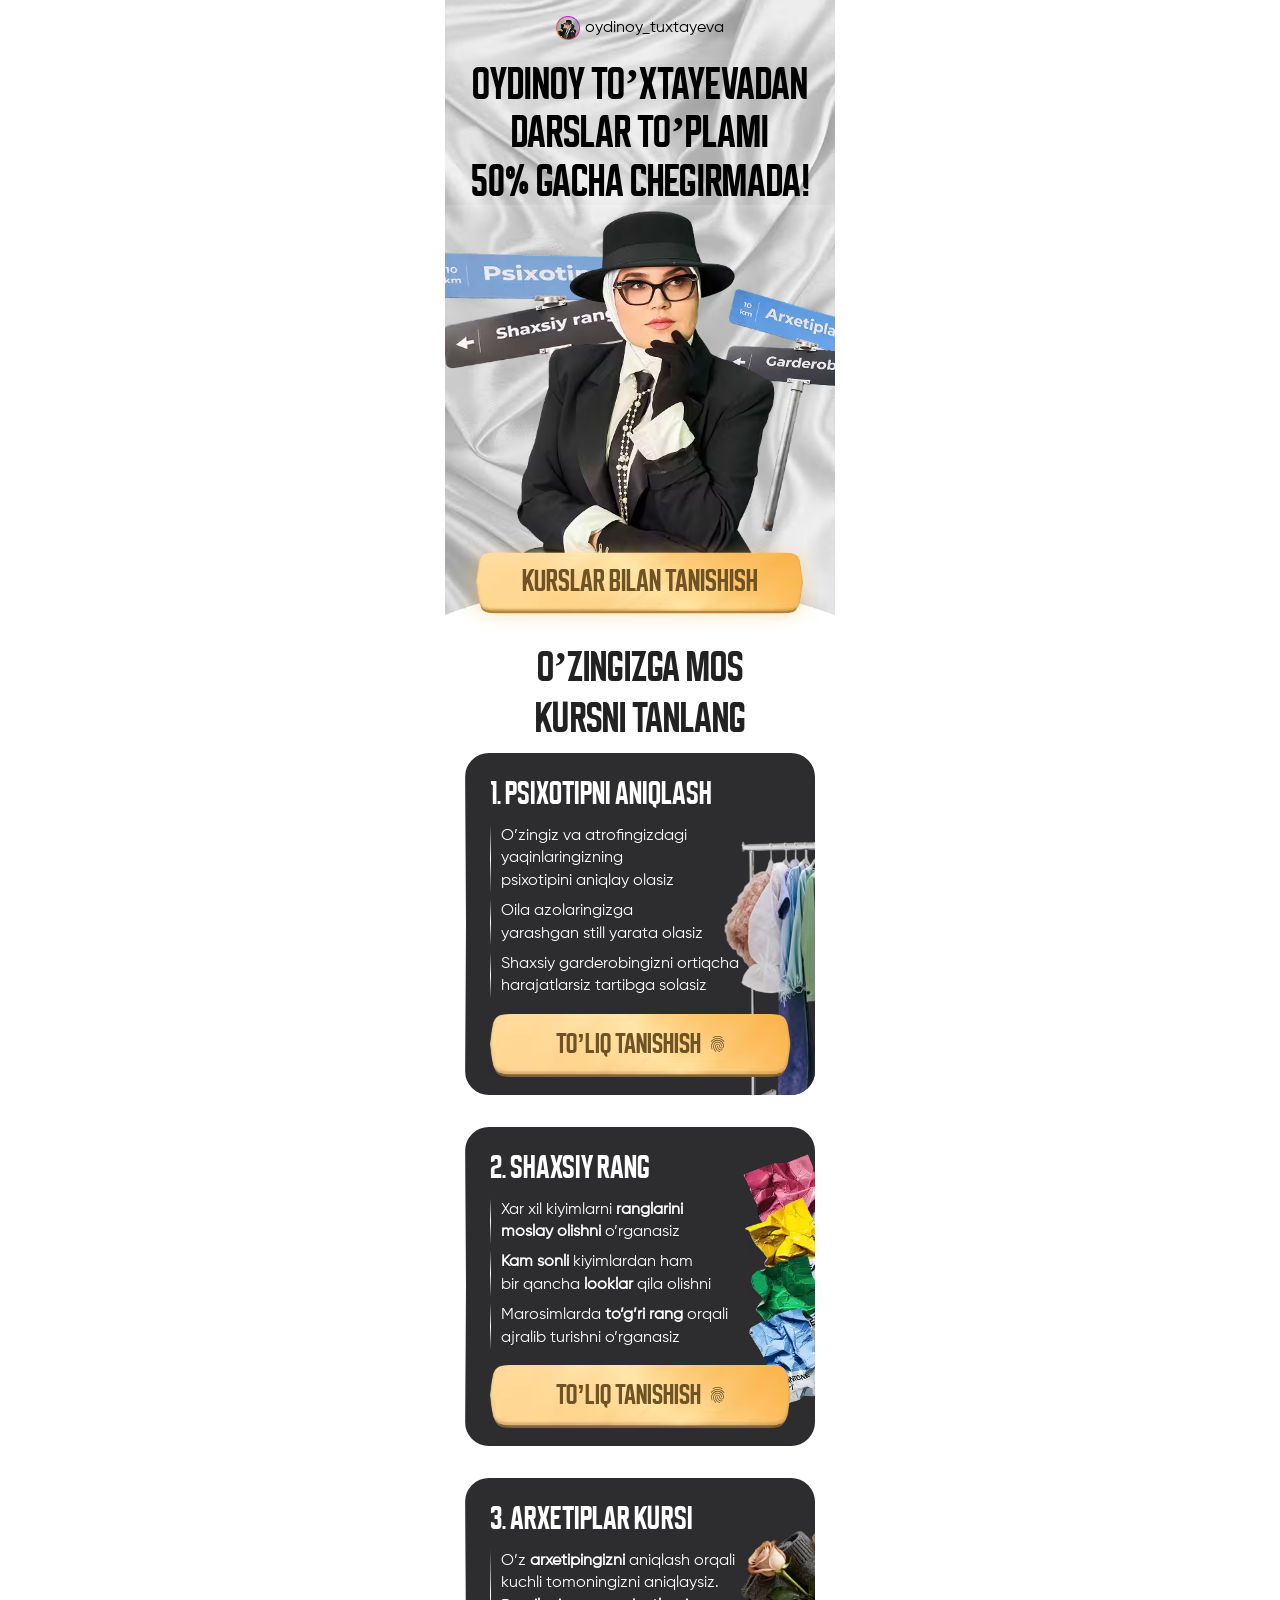
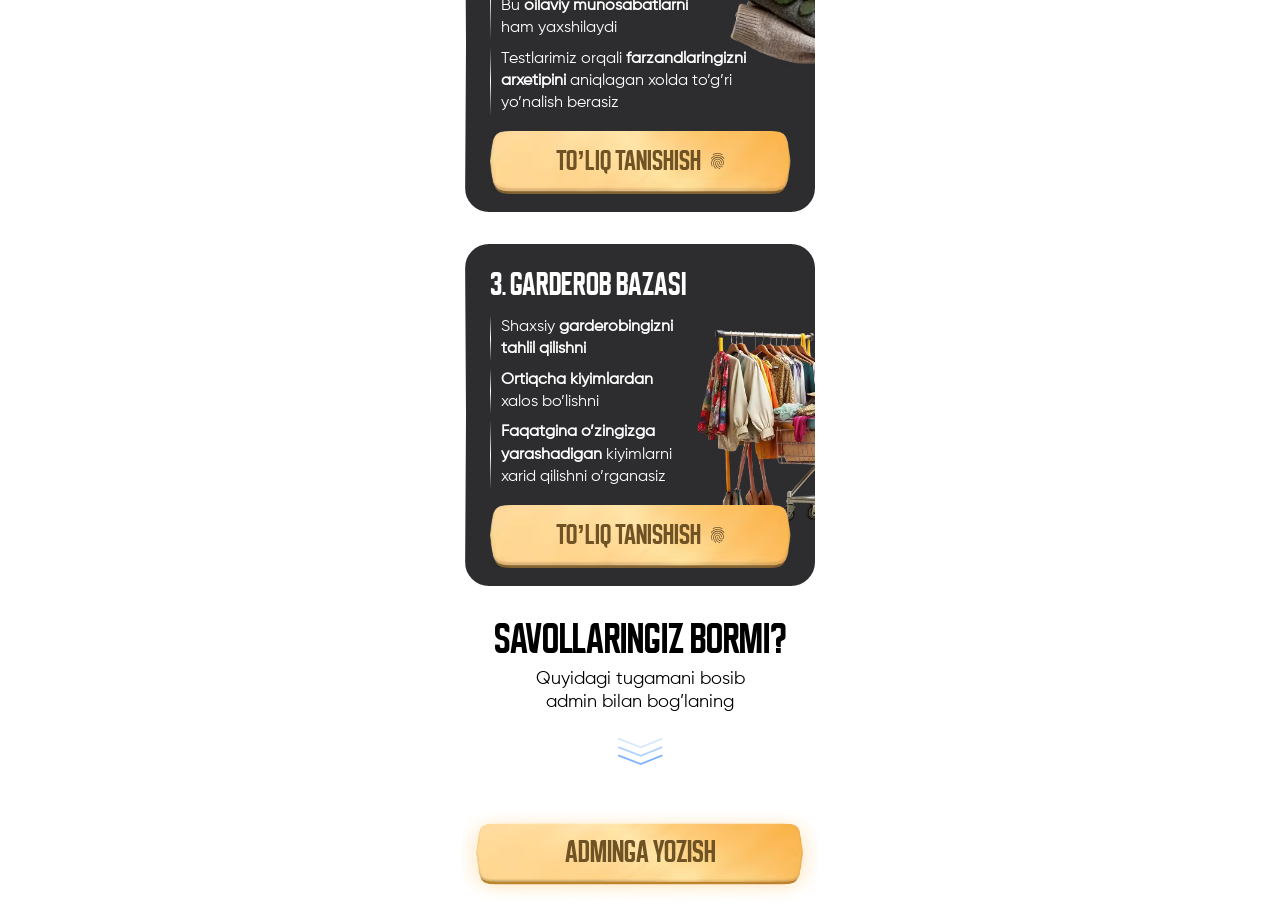
==== commit e2733309: "add" ====
--- a/a/index.html
+++ b/a/index.html
@@ -4,8 +4,12 @@
   <meta charset="UTF-8">
   <meta name="viewport" content="width=device-width, initial-scale=1.0">
   <title>Oydinoy Toxtayeva</title>
+  <link rel="preload" href="./fonts/BuyanBold-d95e7.woff2" as="font" type="font/woff2" crossorigin>
+  <link rel="preload" href="./fonts/Gilroy-Regular.woff2" as="font" type="font/woff2" crossorigin>
+  <link rel="preload" href="./images/hero__img.avif" as="image" type="image/avif" fetchpriority="high">
+  <link rel="preload" href="./images/logo.avif" as="image" type="image/avif" fetchpriority="high">
   <style>
-    *{margin:0;padding:0;box-sizing:border-box}.container{max-width:390px;margin-left:auto;margin-right:auto}.hero{padding-bottom:40px;position:relative}.hero__img{height:auto;position:absolute;top:19%;left:50%;transform:translate(-50%,-20%);z-index:1;max-width:390px;width:100%}.hero__top{padding-top:16px;max-width:168px;width:100%;margin-left:auto;margin-right:auto;display:flex;align-items:center;gap:5px;margin-bottom:20px;position:relative;z-index:11}.hero__top__text{font-family:Gilroy;font-size:16px;line-height:100%;text-align:center;color:#fff;color:#000}.hero__title{font-family:BuyanBold;font-size:clamp(36px, 11vw, 44px);line-height:110.00000000000001%;text-align:center;text-transform:uppercase;background-color:#000 linear;box-shadow:0 4px 10px 0 #FFF3;margin-bottom:4px;position:relative;z-index:11}.hero__inner{position:relative;z-index:11}.hero__inner__row{position:relative;display:flex;justify-content:center;width:100%;overflow:hidden}.left__img{position:absolute;left:-1px;top:-10px;z-index:3}.logo{position:relative;z-index:11;display:flex;margin-left:auto;margin-right:auto;height:auto;width:clamp(256px, 80vw, 296px);transform:translateX(10px)}.right__img{position:absolute;top:50px;right:-33px}.hero__btn{position:absolute;left:50%;bottom:-50px;z-index:11;width:357px;max-width:calc(100vw - 32px);transform:translateX(-50%)}.btn{position:absolute;top:48%;left:50%;z-index:2;width:84%;border:0;background:#fff0;transform:translate(-50%,-56%);font-family:BuyanBold,sans-serif;font-size:clamp(24px, 7vw, 30px);font-weight:700;line-height:1;text-align:center;text-transform:uppercase;color:#6f5324;cursor:pointer}.btn__img{display:block;width:100%;height:auto}.choose{position:relative;padding-top:18px;padding-bottom:40px;padding-left:10px;padding-right:10px}.choose__img{height:auto;position:absolute;top:3%;left:50%;z-index:4;transform:translate(-50%,-20%);max-width:390px;width:100%}.choose__title{font-family:BuyanBold;font-size:clamp(32px, 10vw, 42px);line-height:120%;text-align:center;text-transform:uppercase;color:#222;position:relative;z-index:11}.choose__inner{margin-top:10px;display:flex;align-items:center;flex-direction:column;gap:32px;position:relative;z-index:11}.choose__inner__row{background-color:#2D2C2E;max-width:350px;width:100%;border-left:1px solid;border-image-source:linear-gradient(180deg,#fff0 0%,#FFFFFF 50%,#fff0 100%);border-image-slice:1;padding:24px 0 18px 24px;border-radius:24px;overflow:hidden;margin-left:auto;margin-right:auto}.choose__inner__row__title{font-family:BuyanBold,sans-serif;font-weight:700;font-size:clamp(23px, 10vw, 32px);line-height:100%;text-transform:uppercase;margin-bottom:16px;color:#fff;position:relative}.choose__inner__row__wrapper{display:flex;align-items:center;position:relative}.choose__inner__row__col{display:flex;align-items:start;flex-direction:column;gap:8px}.choose__inner__row__col__text{font-family:'Gilroy',sans-serif;font-size:clamp(13px, 6vw, 16px);line-height:140%;color:#fff;padding-left:10px;border-left:1px solid;border-image-source:linear-gradient(180deg,#fff0 0%,#FFFFFF 50%,#fff0 100%);border-image-slice:1;position:relative;z-index:11}.choose__inner__row__img{height:auto;max-width:315px;width:100%;right:-180px;position:absolute;bottom:-150px}.choose__inner__row__img__2{height:auto;max-width:80px;width:100%;right:-2px;position:absolute;bottom:-80px}.choose__inner__row__img__3{height:auto;max-width:143px;width:100%;right:-20px;position:absolute;bottom:-60px}.choose__inner__row__img__4{height:auto;max-width:143px;width:100%;right:-10px;position:absolute;bottom:-40px}.choose__inner__row__btn{font-family:BuyanBold,sans-serif;font-weight:700;font-size:28px;line-height:100%;margin-top:16px;max-width:300px;width:100%;position:relative;z-index:11;padding:15px 0;border-radius:50px;border:none;background:linear-gradient(270deg,#FFDF67 0%,#FFE7AB 48.56%,#FFDF67 100%);box-shadow:0 2px 0 0 #D6B949;color:#765A31}.choose__wrap{position:relative;z-index:11;width:min(301px, 100%);height:63px;margin-top:16px}.choose__wrap .choose__inner__row__btn{position:absolute;top:48%;left:50%;z-index:2;display:flex;align-items:center;justify-content:center;gap:10px;width:82%;max-width:none;margin-top:0;padding:0;border:0;background:#fff0;box-shadow:none;transform:translate(-50%,-50%);color:#6f5324;white-space:nowrap}.choose__wrap .submit__img{flex:0 0 auto;width:14px;height:16px}.btn__img__1{position:absolute;inset:0;z-index:1;display:block;width:100%;height:100%;object-fit:fill;pointer-events:none}.hero__bottom__inner{margin-top:32px;display:flex;align-items:center;flex-direction:column}.hero__bottom__inner__title{font-family:BuyanBold,sans-serif;font-weight:700;font-size:42px;line-height:100%;text-align:center;text-transform:uppercase;margin-bottom:8px}.hero__bottom__inner__text{font-family:Gilroy;font-weight:400;font-size:18px;line-height:130%;text-align:center;margin-bottom:24px}.arrow{margin-bottom:50px}
+    @font-face{font-family:BuyanBold;src:url("./fonts/BuyanBold-d95e7.woff2") format("woff2");font-display:optional}@font-face{font-family:Gilroy;src:url("./fonts/Gilroy-Regular.woff2") format("woff2");font-display:optional}*{margin:0;padding:0;box-sizing:border-box}.container{max-width:390px;margin-left:auto;margin-right:auto}.hero{padding-bottom:40px;position:relative}.hero__img{height:auto;position:absolute;top:19%;left:50%;transform:translate(-50%,-20%);z-index:1;max-width:390px;width:100%}.hero__top{padding-top:16px;max-width:168px;width:100%;margin-left:auto;margin-right:auto;display:flex;align-items:center;gap:5px;margin-bottom:20px;position:relative;z-index:11}.hero__top__text{font-family:Gilroy;font-size:16px;line-height:100%;text-align:center;color:#fff;color:#000}.hero__title{font-family:BuyanBold;font-size:clamp(36px, 11vw, 44px);line-height:110.00000000000001%;text-align:center;text-transform:uppercase;background-color:#000 linear;box-shadow:0 4px 10px 0 #FFF3;margin-bottom:4px;position:relative;z-index:11}.hero__inner{position:relative;z-index:11}.hero__inner__row{position:relative;display:flex;justify-content:center;width:100%;overflow:hidden;min-height:375px}.left__img{position:absolute;left:-1px;top:-10px;z-index:3}.logo{position:relative;z-index:11;display:block;margin-left:auto;margin-right:auto;height:auto;width:clamp(256px, 80vw, 296px);aspect-ratio:296 / 375;transform:translateX(10px)}.right__img{position:absolute;top:50px;right:-33px}.hero__btn{position:absolute;left:50%;bottom:-50px;z-index:11;width:357px;max-width:calc(100vw - 32px);height:98px;transform:translateX(-50%)}.btn{position:absolute;top:48%;left:50%;z-index:2;width:84%;border:0;background:#fff0;transform:translate(-50%,-56%);font-family:BuyanBold,sans-serif;font-size:clamp(24px, 7vw, 30px);font-weight:700;line-height:1;text-align:center;text-transform:uppercase;color:#6f5324;cursor:pointer}.btn__img{display:block;width:100%;height:auto;aspect-ratio:357 / 98}.choose{position:relative;padding-top:18px;padding-bottom:40px;padding-left:10px;padding-right:10px}.choose__img{height:auto;position:absolute;top:3%;left:50%;z-index:4;transform:translate(-50%,-20%);max-width:390px;width:100%}.choose__title{font-family:BuyanBold;font-size:clamp(32px, 10vw, 42px);line-height:120%;text-align:center;text-transform:uppercase;color:#222;position:relative;z-index:11}.choose__inner{margin-top:10px;display:flex;align-items:center;flex-direction:column;gap:32px;position:relative;z-index:11}.choose__inner__row{background-color:#2D2C2E;max-width:350px;width:100%;border-left:1px solid;border-image-source:linear-gradient(180deg,#fff0 0%,#FFFFFF 50%,#fff0 100%);border-image-slice:1;padding:24px 0 18px 24px;border-radius:24px;overflow:hidden;margin-left:auto;margin-right:auto}.choose__inner__row__title{font-family:BuyanBold,sans-serif;font-weight:700;font-size:clamp(23px, 10vw, 32px);line-height:100%;text-transform:uppercase;margin-bottom:16px;color:#fff;position:relative}.choose__inner__row__wrapper{display:flex;align-items:center;position:relative}.choose__inner__row__col{display:flex;align-items:start;flex-direction:column;gap:8px}.choose__inner__row__col__text{font-family:'Gilroy',sans-serif;font-size:clamp(13px, 6vw, 16px);line-height:140%;color:#fff;padding-left:10px;border-left:1px solid;border-image-source:linear-gradient(180deg,#fff0 0%,#FFFFFF 50%,#fff0 100%);border-image-slice:1;position:relative;z-index:11}.choose__inner__row__img{height:auto;max-width:315px;width:100%;right:-180px;position:absolute;bottom:-150px}.choose__inner__row__img__2{height:auto;max-width:80px;width:100%;right:-2px;position:absolute;bottom:-80px}.choose__inner__row__img__3{height:auto;max-width:143px;width:100%;right:-20px;position:absolute;bottom:-60px}.choose__inner__row__img__4{height:auto;max-width:143px;width:100%;right:-10px;position:absolute;bottom:-40px}.choose__inner__row__btn{font-family:BuyanBold,sans-serif;font-weight:700;font-size:28px;line-height:100%;margin-top:16px;max-width:300px;width:100%;position:relative;z-index:11;padding:15px 0;border-radius:50px;border:none;background:linear-gradient(270deg,#FFDF67 0%,#FFE7AB 48.56%,#FFDF67 100%);box-shadow:0 2px 0 0 #D6B949;color:#765A31}.choose__wrap{position:relative;z-index:11;width:min(301px, 100%);height:63px;margin-top:16px}.choose__wrap .choose__inner__row__btn{position:absolute;top:48%;left:50%;z-index:2;display:flex;align-items:center;justify-content:center;gap:10px;width:82%;max-width:none;margin-top:0;padding:0;border:0;background:#fff0;box-shadow:none;transform:translate(-50%,-50%);color:#6f5324;white-space:nowrap}.choose__wrap .submit__img{flex:0 0 auto;width:14px;height:16px}.btn__img__1{position:absolute;inset:0;z-index:1;display:block;width:100%;height:100%;object-fit:fill;pointer-events:none}.hero__bottom__inner{margin-top:32px;display:flex;align-items:center;flex-direction:column}.hero__bottom__inner__title{font-family:BuyanBold,sans-serif;font-weight:700;font-size:42px;line-height:100%;text-align:center;text-transform:uppercase;margin-bottom:8px}.hero__bottom__inner__text{font-family:Gilroy;font-weight:400;font-size:18px;line-height:130%;text-align:center;margin-bottom:24px}.arrow{margin-bottom:50px}
   </style>
   <link rel="stylesheet" href="./css/main.css" media="print" onload="this.media='all'" />
   <noscript>
@@ -15,10 +19,10 @@
 <body>
 
   <section class="hero">
-      <img src="./images/hero__img.avif" width="390" height="628" loading="lazy" decoding="async" class="hero__img" alt="heroImg">
+      <img src="./images/hero__img.avif" width="390" height="628" fetchpriority="high" decoding="async" class="hero__img" alt="heroImg">
       <div class="hero__container container">
         <div class="hero__top">
-          <img src="./images/header__logo.png" width="24" height="24" loading="lazy" decoding="async" alt="headerLogo">
+          <img src="./images/header__logo.png" width="24" height="24" decoding="async" alt="headerLogo">
           <p class="hero__top__text">oydinoy_tuxtayeva</p>
         </div>
         <h2 class="hero__title">Oydinoy to’xtayevadan
@@ -26,13 +30,13 @@
         50% gacha chegirmada!</h2>
         <div class="hero__inner">
           <div class="hero__inner__row">
-            <img src="./images/left__img.avif" width="290" height="391" loading="lazy" decoding="async" alt="leftImg" class="left__img">
+            <img src="./images/left__img.avif" width="290" height="391" decoding="async" alt="leftImg" class="left__img">
             <img src="./images/logo.avif" width="296" height="375" fetchpriority="high" decoding="async" alt="logo" class="logo">
-            <img src="./images/right__img.avif" width="210" height="316" loading="lazy" decoding="async" alt="leftImg" class="right__img">
+            <img src="./images/right__img.avif" width="210" height="316" decoding="async" alt="leftImg" class="right__img">
           </div>
           <div class="hero__btn">
             <button class="btn registerBtn">kurslar bilan tanishish</button>
-            <img src="./images/btn.avif" width="357" height="98" loading="lazy" decoding="async" alt="btn" class="btn__img">
+            <img src="./images/btn.avif" width="357" height="98" decoding="async" alt="btn" class="btn__img">
           </div>
         </div>
       </div>
@@ -193,4 +197,4 @@
   <script defer src="/js/app.js"></script>
   
 </body>
-</html>+</html>
--- a/a/css/main.css
+++ b/a/css/main.css
@@ -1,25 +1,25 @@
 @font-face {
   font-family: BuyanRegular;
   src: url(../fonts/BuyanRegular-PKZRE.woff2);
-  font-display: swap;
+  font-display: optional;
 }
 
 @font-face {
   font-family: BuyanBold;
   src: url(../fonts/BuyanBold-d95e7.woff2);
-  font-display: swap;
+  font-display: optional;
 }
 
 @font-face {
   font-family: Italiano;
   src: url(../fonts/Italianno-Regular.woff2);
-  font-display: swap;
+  font-display: optional;
 }
 
 @font-face {
   font-family: Gilroy;
   src: url(../fonts/Gilroy-Regular.woff2);
-  font-display: swap;
+  font-display: optional;
 }
 
 
--- a/a/css/main.css
+++ b/a/css/main.css
@@ -1,25 +1,25 @@
 @font-face {
   font-family: BuyanRegular;
   src: url(../fonts/BuyanRegular-PKZRE.woff2);
-  font-display: swap;
+  font-display: optional;
 }
 
 @font-face {
   font-family: BuyanBold;
   src: url(../fonts/BuyanBold-d95e7.woff2);
-  font-display: swap;
+  font-display: optional;
 }
 
 @font-face {
   font-family: Italiano;
   src: url(../fonts/Italianno-Regular.woff2);
-  font-display: swap;
+  font-display: optional;
 }
 
 @font-face {
   font-family: Gilroy;
   src: url(../fonts/Gilroy-Regular.woff2);
-  font-display: swap;
+  font-display: optional;
 }
 
 
